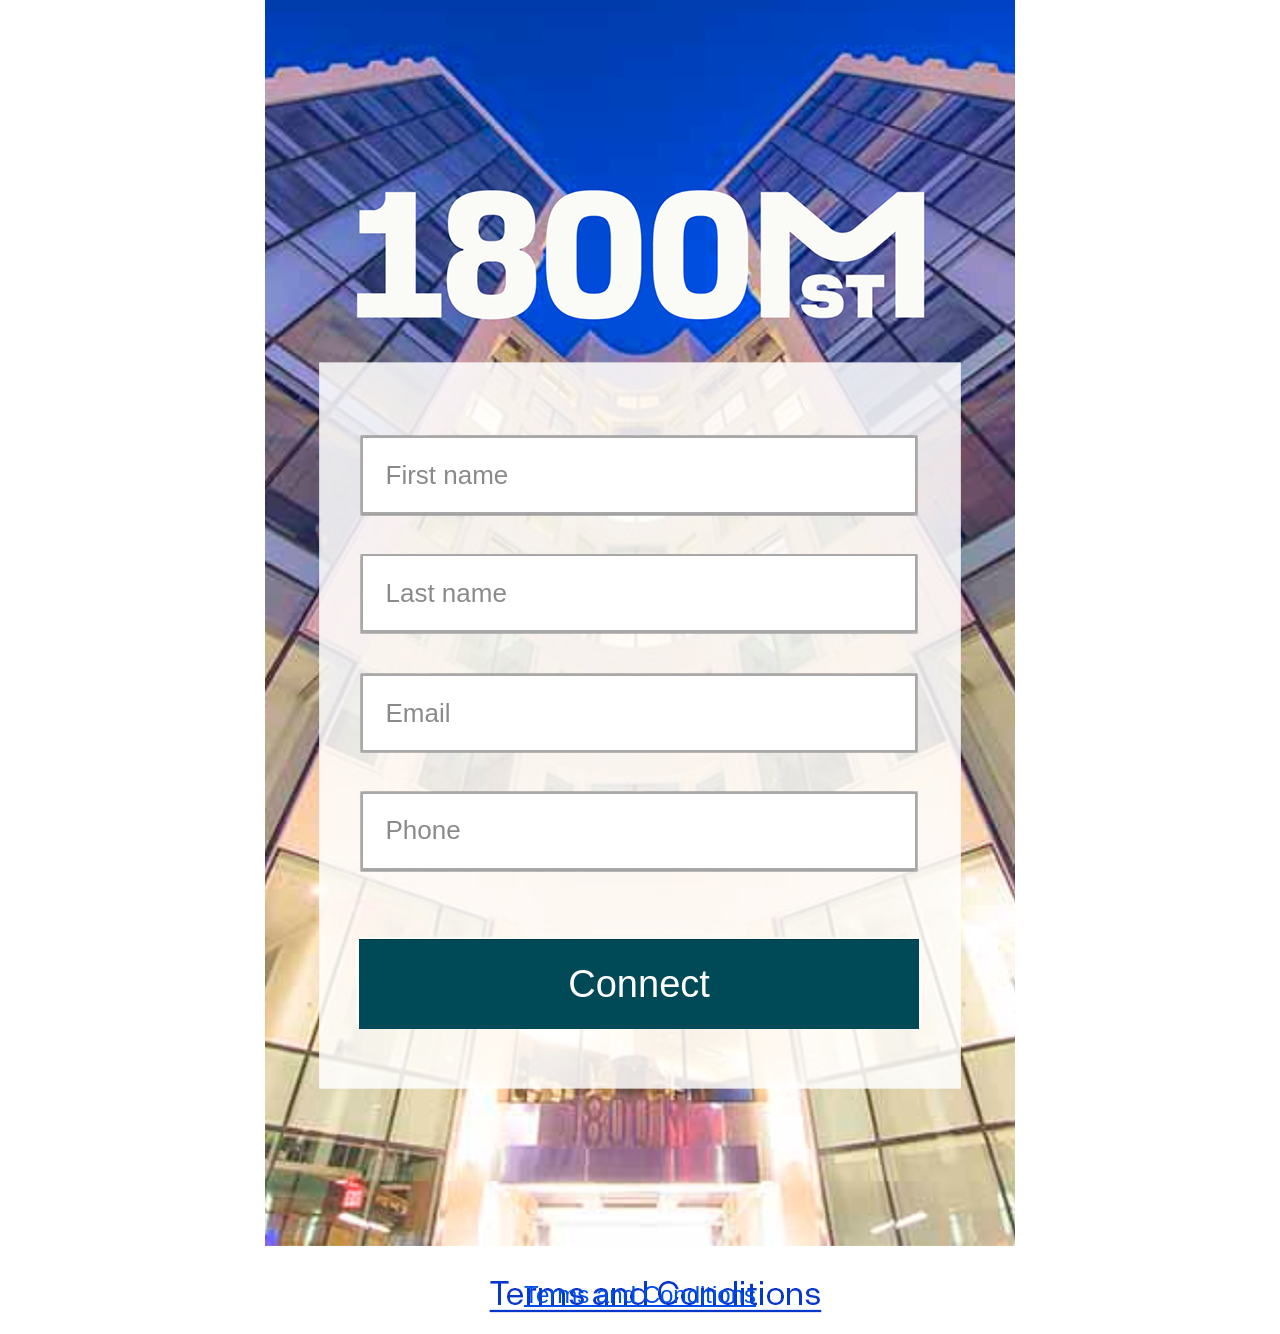
==== index.html @ 6dd46f97 "index.html" ====
<!DOCTYPE html>
<html lang="en">
<head>
<meta charset="UTF-8" />
<meta name="viewport" content="width=device-width, initial-scale=1.0" />
<title>1800M Guest WiFi</title>
<style>
  html, body { margin: 0; padding: 0; background: #ffffff; font-family: Arial, Helvetica, sans-serif; }
  .page { position: relative; width: min(100vw, 750px); aspect-ratio: 750 / 1334; margin: 0 auto; background-image: url('assets/login-background.png'); background-repeat: no-repeat; background-position: top center; background-size: 100% 100%; overflow: hidden; }
  form { margin: 0; padding: 0; }
  .wifi-input { position: absolute; left: 12.8%; width: 74.2%; height: 5.85%; box-sizing: border-box; border: 2px solid #a8a8a8; background: #ffffff; color: #111111; font-size: clamp(12px, 3.4vw, 26px); line-height: 1; padding: 0 3%; border-radius: 0; outline: none; font-family: Arial, Helvetica, sans-serif; }
  .wifi-input::placeholder { color: #8a8a8a; opacity: 1; }
  .wifi-input:focus { border-color: #777777; }
  #firstName { top: 32.7%; } #lastName { top: 41.55%; } #email { top: 50.55%; } #phone { top: 59.35%; }
  .connect-btn { position: absolute; left: 12.55%; top: 70.48%; width: 74.65%; height: 6.68%; border: 0; background: #004a57; color: #ffffff; font-size: clamp(18px, 5.1vw, 38px); font-family: Arial, Helvetica, sans-serif; cursor: pointer; }
  .terms-link{position:absolute;left:0;right:0;bottom:24px;height:30px;text-align:center;font-size:clamp(13px,3.2vw,24px);line-height:30px;z-index:9999;overflow:hidden}
  .terms-link a{color:#004eea!important;text-decoration:underline!important;display:inline-block!important;white-space:nowrap!important;line-height:30px!important}
  .terms-link a::before,.terms-link a::after{content:none!important;display:none!important}
</style>
</head>
<body>
  <main class="page">
    <form id="wifiForm">
      <input class="wifi-input" id="firstName" name="first_name" type="text" placeholder="First name" autocomplete="given-name" required />
      <input class="wifi-input" id="lastName" name="last_name" type="text" placeholder="Last name" autocomplete="family-name" required />
      <input class="wifi-input" id="email" name="email" type="email" placeholder="Email" autocomplete="email" required />
      <input class="wifi-input" id="phone" name="phone" type="tel" placeholder="Phone" autocomplete="tel" required />
      <button class="connect-btn" type="submit">Connect</button>
    </form>
    <div class="terms-link"><a href="terms.html">Terms and Conditions</a></div>
  </main>
<script>
(function () {
  const form = document.getElementById('wifiForm');
  function getParam(name) { return new URLSearchParams(window.location.search).get(name) || ''; }
  form.addEventListener('submit', function (event) {
    event.preventDefault();
    if (!form.checkValidity()) { form.reportValidity(); return; }
    const guestInfo = {
      first_name: document.getElementById('firstName').value.trim(),
      last_name: document.getElementById('lastName').value.trim(),
      email: document.getElementById('email').value.trim(),
      phone: document.getElementById('phone').value.trim(),
      submitted_at: new Date().toISOString()
    };
    try { sessionStorage.setItem('guest_wifi_info', JSON.stringify(guestInfo)); } catch (e) {}
    const baseGrantUrl = getParam('base_grant_url');
    const continueUrl = getParam('user_continue_url') || 'https://www.google.com/';
    if (baseGrantUrl) {
      const separator = baseGrantUrl.includes('?') ? '&' : '?';
      window.location.href = baseGrantUrl + separator + 'continue_url=' + encodeURIComponent(continueUrl);
    } else {
      alert('This page must be opened through the Meraki splash redirect to grant internet access.');
    }
  });
})();
</script>
</body>
</html>
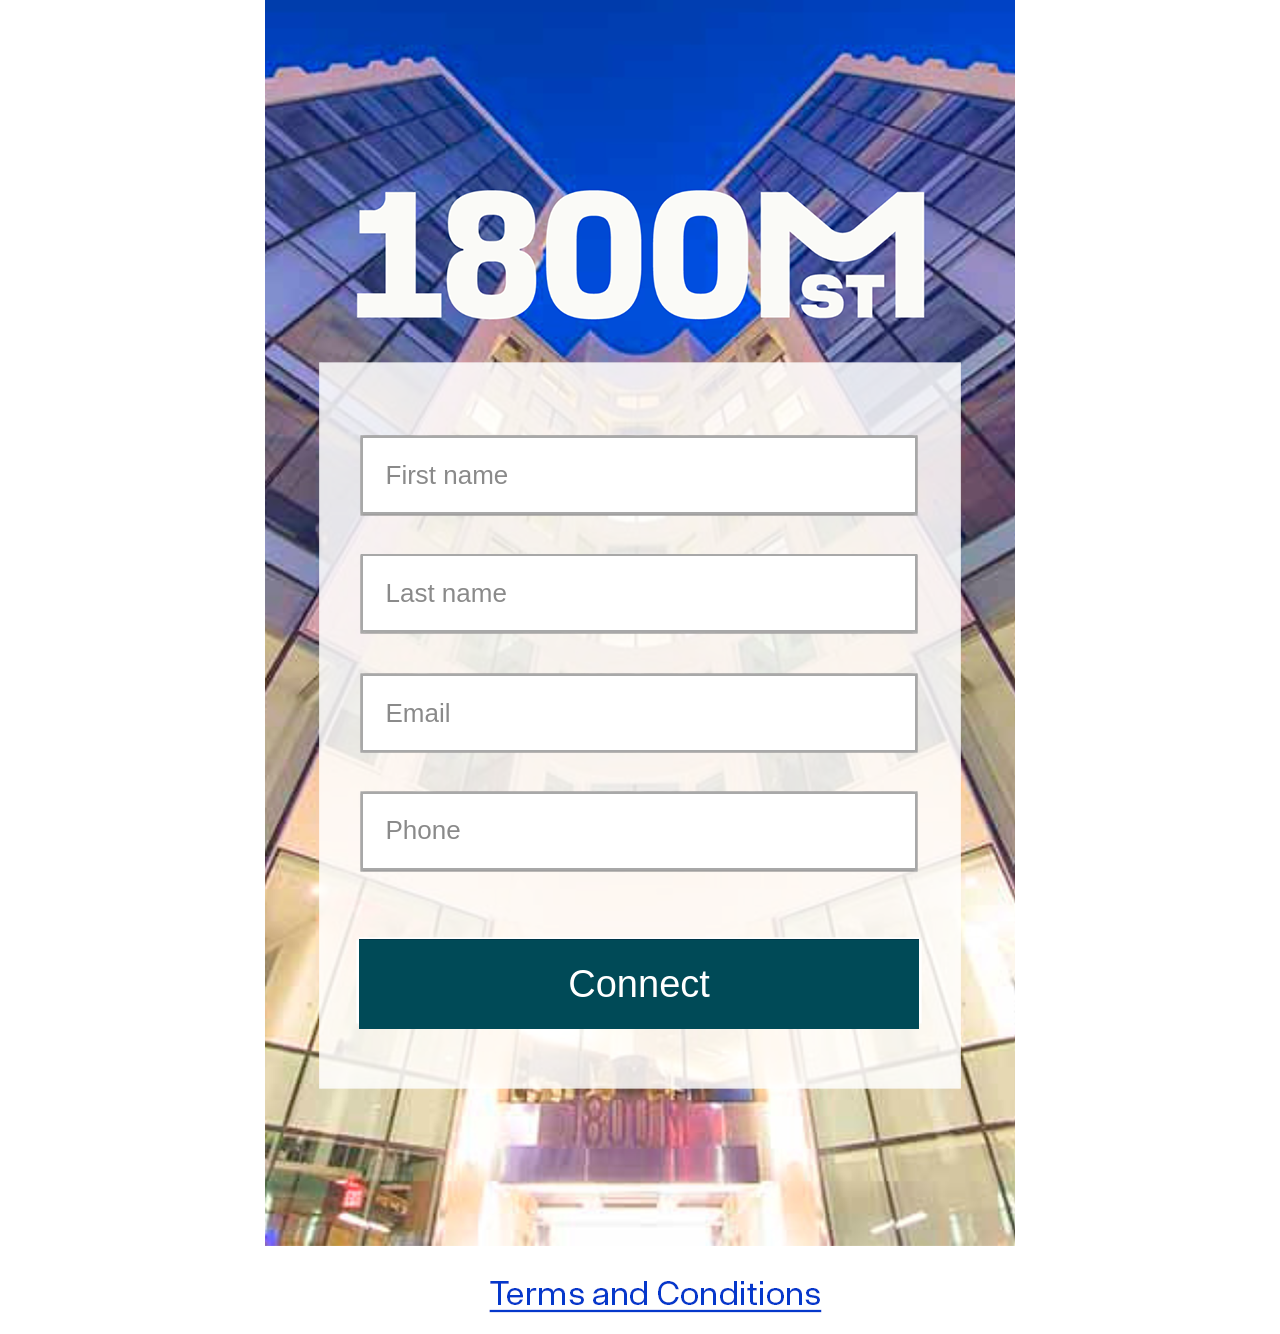
==== commit 63b86085: "index.html" ====
--- a/index.html
+++ b/index.html
@@ -13,9 +13,10 @@
   .wifi-input:focus { border-color: #777777; }
   #firstName { top: 32.7%; } #lastName { top: 41.55%; } #email { top: 50.55%; } #phone { top: 59.35%; }
   .connect-btn { position: absolute; left: 12.55%; top: 70.48%; width: 74.65%; height: 6.68%; border: 0; background: #004a57; color: #ffffff; font-size: clamp(18px, 5.1vw, 38px); font-family: Arial, Helvetica, sans-serif; cursor: pointer; }
-  .terms-link{position:absolute;left:0;right:0;bottom:24px;height:30px;text-align:center;font-size:clamp(13px,3.2vw,24px);line-height:30px;z-index:9999;overflow:hidden}
-  .terms-link a{color:#004eea!important;text-decoration:underline!important;display:inline-block!important;white-space:nowrap!important;line-height:30px!important}
-  .terms-link a::before,.terms-link a::after{content:none!important;display:none!important}
+  .terms-link{position:absolute;left:0;right:0;bottom:18px;height:45px;text-align:center;z-index:9999}
+  .terms-link a{display:block;width:100%;height:45px;color:transparent!important;text-decoration:none!important;font-size:0!important}
+  main.page>a,body>a{display:none!important}
+  body > a[href*="terms"], a[href*="terms-of-use"], a[href*="terms.html"]:not(.terms-link a){display:none!important}
 </style>
 </head>
 <body>
